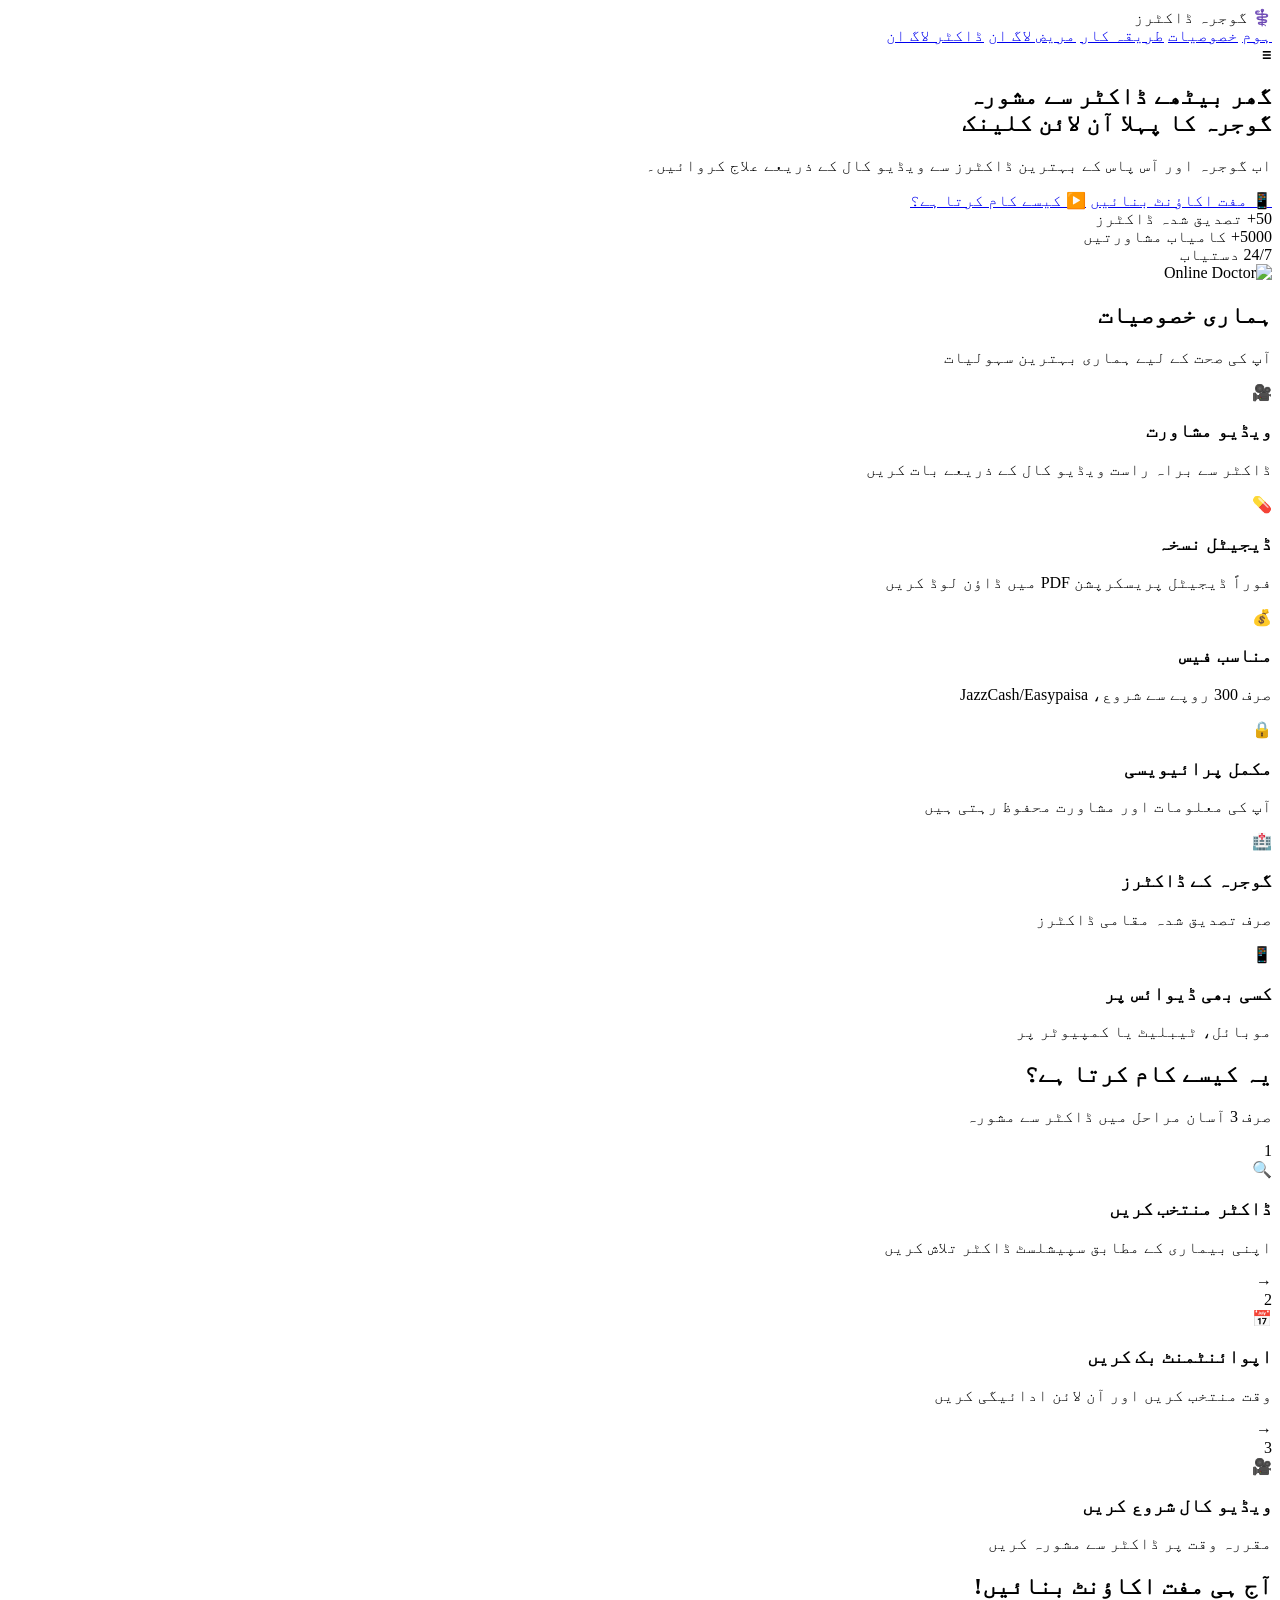
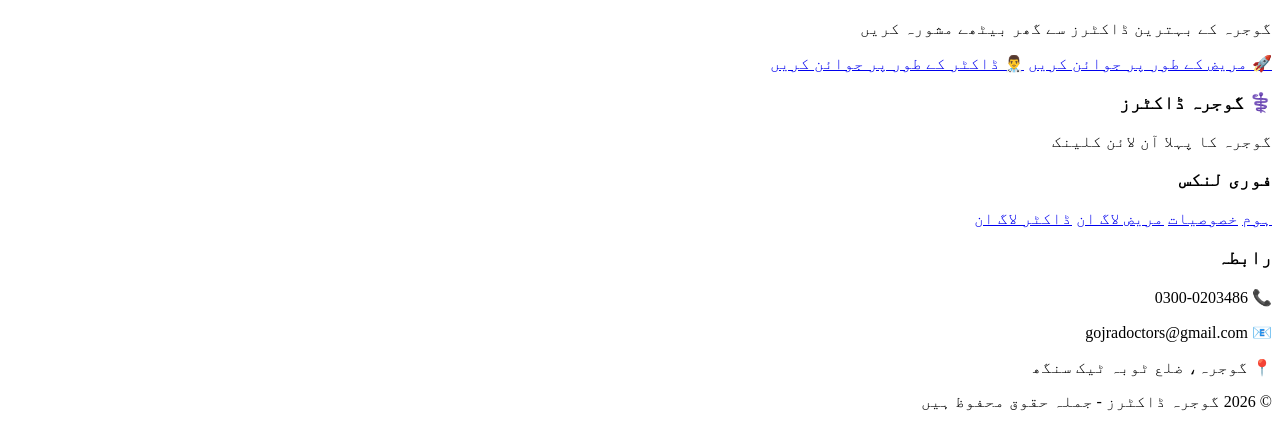
==== index.html @ 7f8136d7 "index.html" ====
<!DOCTYPE html>
<html lang="ur" dir="rtl">
<head>
    <meta charset="UTF-8">
    <meta name="viewport" content="width=device-width, initial-scale=1.0">
    <title>گوجرہ ڈاکٹرز - آن لائن کلینک</title>
    <link rel="stylesheet" href="css/style.css">
    <link href="https://fonts.googleapis.com/css2?family=Noto+Nastaliq+Urdu&family=Poppins:wght@400;600;700&display=swap" rel="stylesheet">
</head>
<body>
    
    <!-- ہیڈر -->
    <header class="header">
        <nav class="navbar">
            <div class="logo">
                <span class="logo-icon">⚕️</span>
                <span class="logo-text">گوجرہ ڈاکٹرز</span>
            </div>
            <div class="nav-links" id="navLinks">
                <a href="index.html">ہوم</a>
                <a href="#features">خصوصیات</a>
                <a href="#how-it-works">طریقہ کار</a>
                <a href="patient-login.html" class="btn btn-primary">مریض لاگ ان</a>
                <a href="doctor-login.html" class="btn btn-outline">ڈاکٹر لاگ ان</a>
            </div>
            <div class="hamburger" onclick="toggleMenu()">☰</div>
        </nav>
    </header>

    <!-- ہیرو سیکشن -->
    <section class="hero" id="home">
        <div class="hero-content">
            <h1 class="hero-title">
                گھر بیٹھے ڈاکٹر سے مشورہ
                <br><span class="highlight">گوجرہ کا پہلا آن لائن کلینک</span>
            </h1>
            <p class="hero-subtitle">
                اب گوجرہ اور آس پاس کے بہترین ڈاکٹرز سے ویڈیو کال کے ذریعے علاج کروائیں۔
            </p>
            <div class="hero-buttons">
                <a href="patient-login.html" class="btn btn-primary btn-lg">📱 مفت اکاؤنٹ بنائیں</a>
                <a href="#how-it-works" class="btn btn-secondary btn-lg">▶️ کیسے کام کرتا ہے؟</a>
            </div>
            <div class="hero-stats">
                <div class="stat">
                    <span class="stat-number">50+</span>
                    <span class="stat-label">تصدیق شدہ ڈاکٹرز</span>
                </div>
                <div class="stat">
                    <span class="stat-number">5000+</span>
                    <span class="stat-label">کامیاب مشاورتیں</span>
                </div>
                <div class="stat">
                    <span class="stat-number">24/7</span>
                    <span class="stat-label">دستیاب</span>
                </div>
            </div>
        </div>
        <div class="hero-image">
            <img src="https://img.freepik.com/free-vector/doctor-consultation-online-concept_23-2148539130.jpg" alt="Online Doctor" class="hero-img">
        </div>
    </section>

    <!-- خصوصیات -->
    <section class="features" id="features">
        <h2 class="section-title">ہماری <span class="highlight">خصوصیات</span></h2>
        <p class="section-subtitle">آپ کی صحت کے لیے ہماری بہترین سہولیات</p>
        <div class="features-grid">
            <div class="feature-card">
                <div class="feature-icon">🎥</div>
                <h3>ویڈیو مشاورت</h3>
                <p>ڈاکٹر سے براہ راست ویڈیو کال کے ذریعے بات کریں</p>
            </div>
            <div class="feature-card">
                <div class="feature-icon">💊</div>
                <h3>ڈیجیٹل نسخہ</h3>
                <p>فوراً ڈیجیٹل پریسکرپشن PDF میں ڈاؤن لوڈ کریں</p>
            </div>
            <div class="feature-card">
                <div class="feature-icon">💰</div>
                <h3>مناسب فیس</h3>
                <p>صرف 300 روپے سے شروع، JazzCash/Easypaisa</p>
            </div>
            <div class="feature-card">
                <div class="feature-icon">🔒</div>
                <h3>مکمل پرائیویسی</h3>
                <p>آپ کی معلومات اور مشاورت محفوظ رہتی ہیں</p>
            </div>
            <div class="feature-card">
                <div class="feature-icon">🏥</div>
                <h3>گوجرہ کے ڈاکٹرز</h3>
                <p>صرف تصدیق شدہ مقامی ڈاکٹرز</p>
            </div>
            <div class="feature-card">
                <div class="feature-icon">📱</div>
                <h3>کسی بھی ڈیوائس پر</h3>
                <p>موبائل، ٹیبلیٹ یا کمپیوٹر پر</p>
            </div>
        </div>
    </section>

    <!-- طریقہ کار -->
    <section class="how-it-works" id="how-it-works">
        <h2 class="section-title">یہ <span class="highlight">کیسے کام</span> کرتا ہے؟</h2>
        <p class="section-subtitle">صرف 3 آسان مراحل میں ڈاکٹر سے مشورہ</p>
        <div class="steps-container">
            <div class="step">
                <div class="step-number">1</div>
                <div class="step-icon">🔍</div>
                <h3>ڈاکٹر منتخب کریں</h3>
                <p>اپنی بیماری کے مطابق سپیشلسٹ ڈاکٹر تلاش کریں</p>
            </div>
            <div class="step-arrow">→</div>
            <div class="step">
                <div class="step-number">2</div>
                <div class="step-icon">📅</div>
                <h3>اپوائنٹمنٹ بک کریں</h3>
                <p>وقت منتخب کریں اور آن لائن ادائیگی کریں</p>
            </div>
            <div class="step-arrow">→</div>
            <div class="step">
                <div class="step-number">3</div>
                <div class="step-icon">🎥</div>
                <h3>ویڈیو کال شروع کریں</h3>
                <p>مقررہ وقت پر ڈاکٹر سے مشورہ کریں</p>
            </div>
        </div>
    </section>

    <!-- CTA -->
    <section class="cta">
        <div class="cta-content">
            <h2>آج ہی مفت اکاؤنٹ بنائیں!</h2>
            <p>گوجرہ کے بہترین ڈاکٹرز سے گھر بیٹھے مشورہ کریں</p>
            <div class="cta-buttons">
                <a href="patient-login.html" class="btn btn-white btn-lg">🚀 مریض کے طور پر جوائن کریں</a>
                <a href="doctor-login.html" class="btn btn-outline-white btn-lg">👨‍⚕️ ڈاکٹر کے طور پر جوائن کریں</a>
            </div>
        </div>
    </section>

    <!-- فوٹر -->
    <footer class="footer">
        <div class="footer-content">
            <div class="footer-section">
                <h3>⚕️ گوجرہ ڈاکٹرز</h3>
                <p>گوجرہ کا پہلا آن لائن کلینک</p>
            </div>
            <div class="footer-section">
                <h3>فوری لنکس</h3>
                <a href="index.html">ہوم</a>
                <a href="#features">خصوصیات</a>
                <a href="patient-login.html">مریض لاگ ان</a>
                <a href="doctor-login.html">ڈاکٹر لاگ ان</a>
            </div>
            <div class="footer-section">
                <h3>رابطہ</h3>
                <p>📞 0300-0203486</p>
                <p>📧 gojradoctors@gmail.com</p>
                <p>📍 گوجرہ، ضلع ٹوبہ ٹیک سنگھ</p>
            </div>
        </div>
        <div class="footer-bottom">
            <p>&copy; 2026 گوجرہ ڈاکٹرز - جملہ حقوق محفوظ ہیں</p>
        </div>
    </footer>

    <script>
        function toggleMenu() {
            document.getElementById('navLinks').classList.toggle('active');
        }
    </script>
</body>
</html>
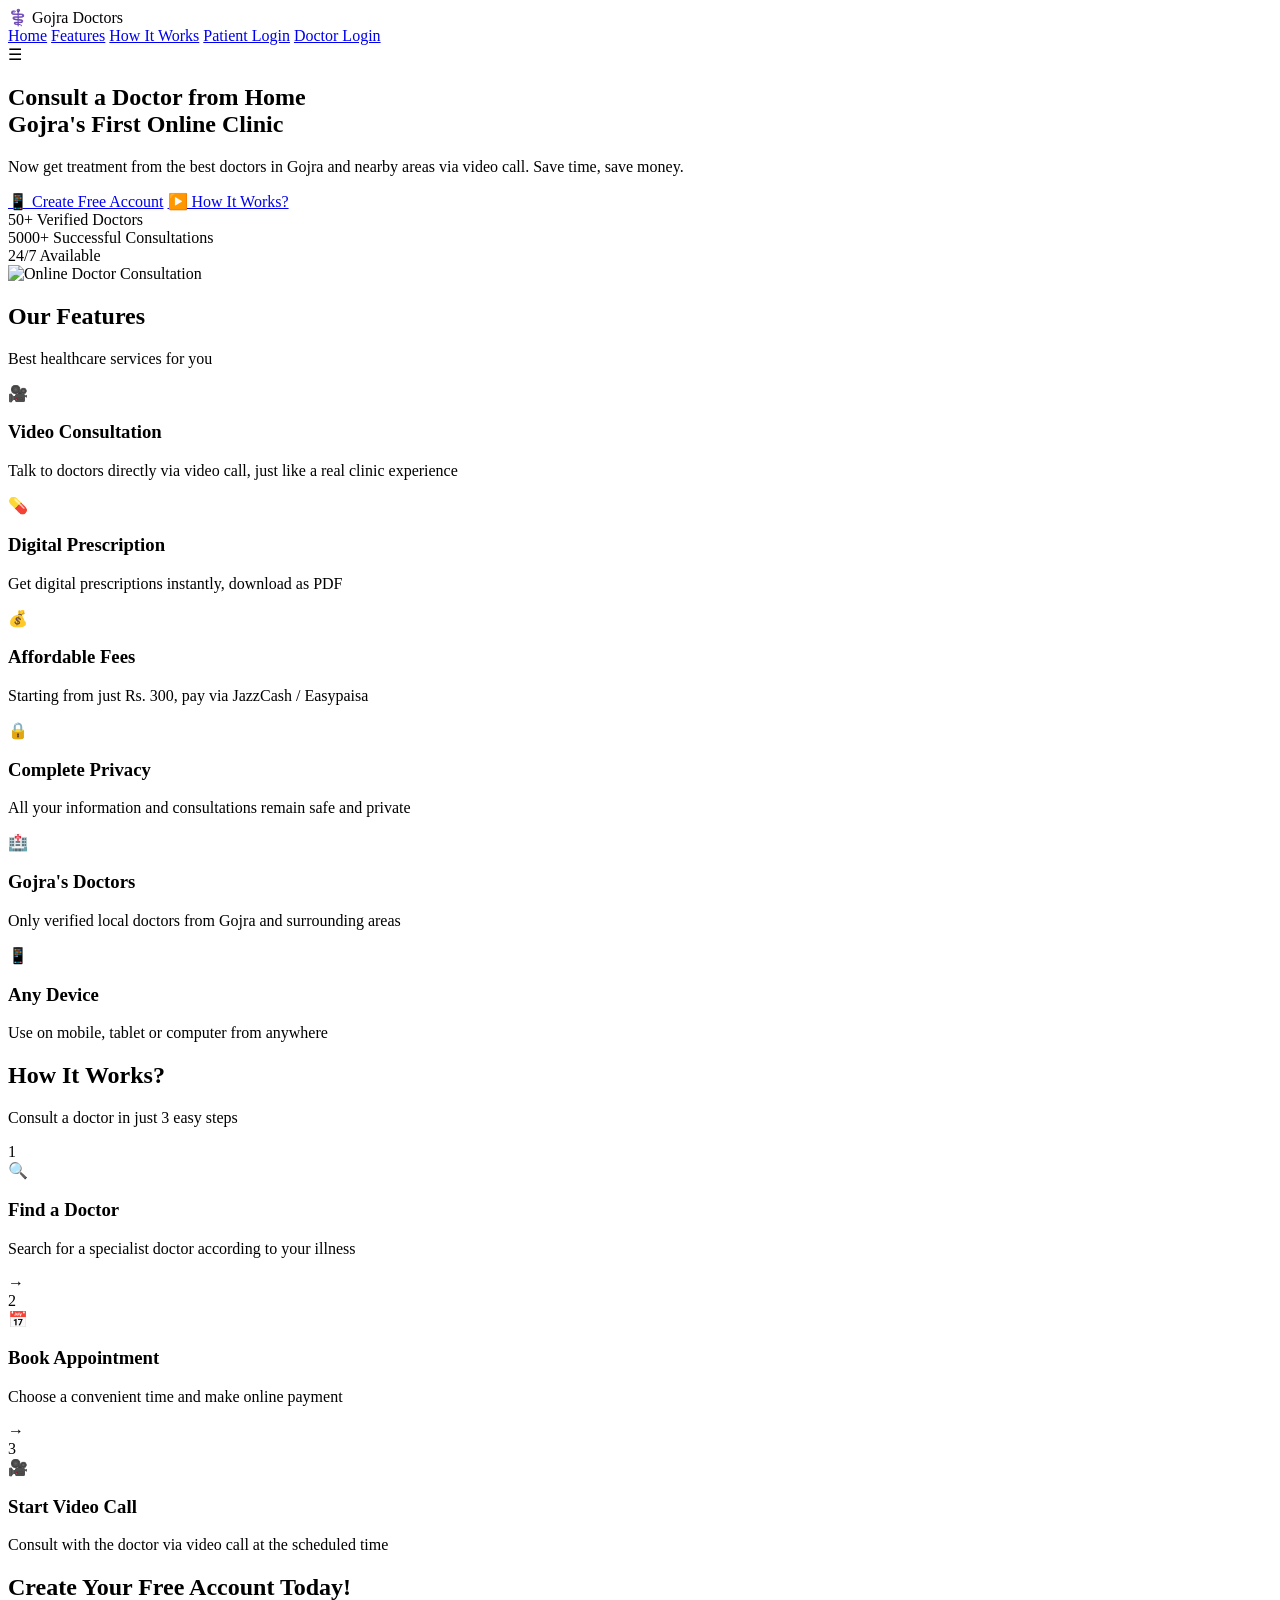
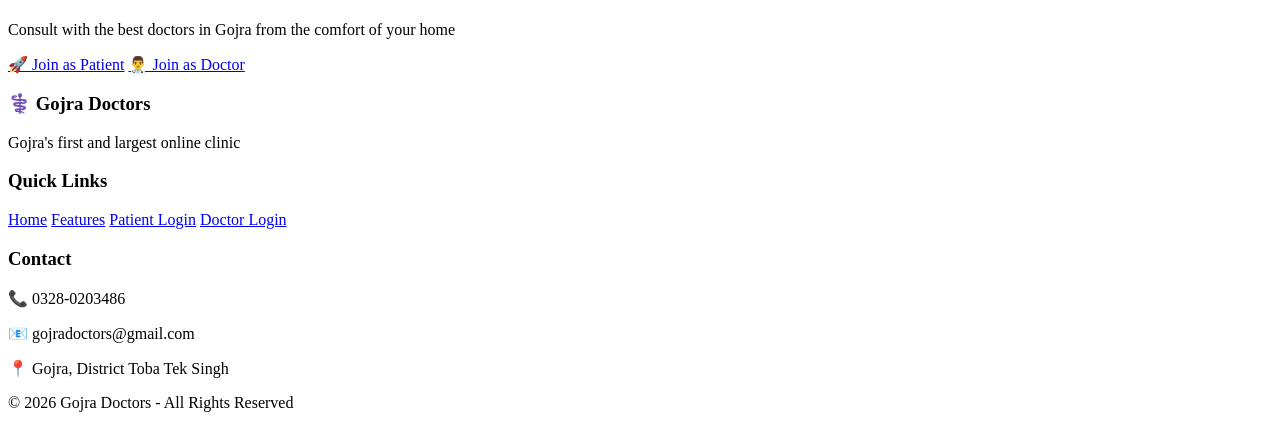
==== commit b7fc99a8: "index.html" ====
--- a/index.html
+++ b/index.html
@@ -1,128 +1,129 @@
 <!DOCTYPE html>
-<html lang="ur" dir="rtl">
+<html lang="en">
 <head>
     <meta charset="UTF-8">
     <meta name="viewport" content="width=device-width, initial-scale=1.0">
-    <title>گوجرہ ڈاکٹرز - آن لائن کلینک</title>
+    <title>Gojra Doctors - Online Clinic</title>
     <link rel="stylesheet" href="css/style.css">
-    <link href="https://fonts.googleapis.com/css2?family=Noto+Nastaliq+Urdu&family=Poppins:wght@400;600;700&display=swap" rel="stylesheet">
+    <link href="https://fonts.googleapis.com/css2?family=Poppins:wght@400;600;700&display=swap" rel="stylesheet">
 </head>
 <body>
     
-    <!-- ہیڈر -->
+    <!-- Header -->
     <header class="header">
         <nav class="navbar">
             <div class="logo">
                 <span class="logo-icon">⚕️</span>
-                <span class="logo-text">گوجرہ ڈاکٹرز</span>
+                <span class="logo-text">Gojra Doctors</span>
             </div>
             <div class="nav-links" id="navLinks">
-                <a href="index.html">ہوم</a>
-                <a href="#features">خصوصیات</a>
-                <a href="#how-it-works">طریقہ کار</a>
-                <a href="patient-login.html" class="btn btn-primary">مریض لاگ ان</a>
-                <a href="doctor-login.html" class="btn btn-outline">ڈاکٹر لاگ ان</a>
+                <a href="index.html">Home</a>
+                <a href="#features">Features</a>
+                <a href="#how-it-works">How It Works</a>
+                <a href="patient-login.html" class="btn btn-primary">Patient Login</a>
+                <a href="doctor-login.html" class="btn btn-outline">Doctor Login</a>
             </div>
             <div class="hamburger" onclick="toggleMenu()">☰</div>
         </nav>
     </header>
 
-    <!-- ہیرو سیکشن -->
+    <!-- Hero Section -->
     <section class="hero" id="home">
         <div class="hero-content">
             <h1 class="hero-title">
-                گھر بیٹھے ڈاکٹر سے مشورہ
-                <br><span class="highlight">گوجرہ کا پہلا آن لائن کلینک</span>
+                Consult a Doctor from Home
+                <br><span class="highlight">Gojra's First Online Clinic</span>
             </h1>
             <p class="hero-subtitle">
-                اب گوجرہ اور آس پاس کے بہترین ڈاکٹرز سے ویڈیو کال کے ذریعے علاج کروائیں۔
+                Now get treatment from the best doctors in Gojra and nearby areas via video call. 
+                Save time, save money.
             </p>
             <div class="hero-buttons">
-                <a href="patient-login.html" class="btn btn-primary btn-lg">📱 مفت اکاؤنٹ بنائیں</a>
-                <a href="#how-it-works" class="btn btn-secondary btn-lg">▶️ کیسے کام کرتا ہے؟</a>
+                <a href="patient-login.html" class="btn btn-primary btn-lg">📱 Create Free Account</a>
+                <a href="#how-it-works" class="btn btn-secondary btn-lg">▶️ How It Works?</a>
             </div>
             <div class="hero-stats">
                 <div class="stat">
                     <span class="stat-number">50+</span>
-                    <span class="stat-label">تصدیق شدہ ڈاکٹرز</span>
+                    <span class="stat-label">Verified Doctors</span>
                 </div>
                 <div class="stat">
                     <span class="stat-number">5000+</span>
-                    <span class="stat-label">کامیاب مشاورتیں</span>
+                    <span class="stat-label">Successful Consultations</span>
                 </div>
                 <div class="stat">
                     <span class="stat-number">24/7</span>
-                    <span class="stat-label">دستیاب</span>
+                    <span class="stat-label">Available</span>
                 </div>
             </div>
         </div>
         <div class="hero-image">
-            <img src="https://img.freepik.com/free-vector/doctor-consultation-online-concept_23-2148539130.jpg" alt="Online Doctor" class="hero-img">
+            <img src="https://img.freepik.com/free-vector/doctor-consultation-online-concept_23-2148539130.jpg" alt="Online Doctor Consultation" class="hero-img">
         </div>
     </section>
 
-    <!-- خصوصیات -->
+    <!-- Features -->
     <section class="features" id="features">
-        <h2 class="section-title">ہماری <span class="highlight">خصوصیات</span></h2>
-        <p class="section-subtitle">آپ کی صحت کے لیے ہماری بہترین سہولیات</p>
+        <h2 class="section-title">Our <span class="highlight">Features</span></h2>
+        <p class="section-subtitle">Best healthcare services for you</p>
         <div class="features-grid">
             <div class="feature-card">
                 <div class="feature-icon">🎥</div>
-                <h3>ویڈیو مشاورت</h3>
-                <p>ڈاکٹر سے براہ راست ویڈیو کال کے ذریعے بات کریں</p>
+                <h3>Video Consultation</h3>
+                <p>Talk to doctors directly via video call, just like a real clinic experience</p>
             </div>
             <div class="feature-card">
                 <div class="feature-icon">💊</div>
-                <h3>ڈیجیٹل نسخہ</h3>
-                <p>فوراً ڈیجیٹل پریسکرپشن PDF میں ڈاؤن لوڈ کریں</p>
+                <h3>Digital Prescription</h3>
+                <p>Get digital prescriptions instantly, download as PDF</p>
             </div>
             <div class="feature-card">
                 <div class="feature-icon">💰</div>
-                <h3>مناسب فیس</h3>
-                <p>صرف 300 روپے سے شروع، JazzCash/Easypaisa</p>
+                <h3>Affordable Fees</h3>
+                <p>Starting from just Rs. 300, pay via JazzCash / Easypaisa</p>
             </div>
             <div class="feature-card">
                 <div class="feature-icon">🔒</div>
-                <h3>مکمل پرائیویسی</h3>
-                <p>آپ کی معلومات اور مشاورت محفوظ رہتی ہیں</p>
+                <h3>Complete Privacy</h3>
+                <p>All your information and consultations remain safe and private</p>
             </div>
             <div class="feature-card">
                 <div class="feature-icon">🏥</div>
-                <h3>گوجرہ کے ڈاکٹرز</h3>
-                <p>صرف تصدیق شدہ مقامی ڈاکٹرز</p>
+                <h3>Gojra's Doctors</h3>
+                <p>Only verified local doctors from Gojra and surrounding areas</p>
             </div>
             <div class="feature-card">
                 <div class="feature-icon">📱</div>
-                <h3>کسی بھی ڈیوائس پر</h3>
-                <p>موبائل، ٹیبلیٹ یا کمپیوٹر پر</p>
+                <h3>Any Device</h3>
+                <p>Use on mobile, tablet or computer from anywhere</p>
             </div>
         </div>
     </section>
 
-    <!-- طریقہ کار -->
+    <!-- How It Works -->
     <section class="how-it-works" id="how-it-works">
-        <h2 class="section-title">یہ <span class="highlight">کیسے کام</span> کرتا ہے؟</h2>
-        <p class="section-subtitle">صرف 3 آسان مراحل میں ڈاکٹر سے مشورہ</p>
+        <h2 class="section-title"><span class="highlight">How It</span> Works?</h2>
+        <p class="section-subtitle">Consult a doctor in just 3 easy steps</p>
         <div class="steps-container">
             <div class="step">
                 <div class="step-number">1</div>
                 <div class="step-icon">🔍</div>
-                <h3>ڈاکٹر منتخب کریں</h3>
-                <p>اپنی بیماری کے مطابق سپیشلسٹ ڈاکٹر تلاش کریں</p>
+                <h3>Find a Doctor</h3>
+                <p>Search for a specialist doctor according to your illness</p>
             </div>
             <div class="step-arrow">→</div>
             <div class="step">
                 <div class="step-number">2</div>
                 <div class="step-icon">📅</div>
-                <h3>اپوائنٹمنٹ بک کریں</h3>
-                <p>وقت منتخب کریں اور آن لائن ادائیگی کریں</p>
+                <h3>Book Appointment</h3>
+                <p>Choose a convenient time and make online payment</p>
             </div>
             <div class="step-arrow">→</div>
             <div class="step">
                 <div class="step-number">3</div>
                 <div class="step-icon">🎥</div>
-                <h3>ویڈیو کال شروع کریں</h3>
-                <p>مقررہ وقت پر ڈاکٹر سے مشورہ کریں</p>
+                <h3>Start Video Call</h3>
+                <p>Consult with the doctor via video call at the scheduled time</p>
             </div>
         </div>
     </section>
@@ -130,38 +131,38 @@
     <!-- CTA -->
     <section class="cta">
         <div class="cta-content">
-            <h2>آج ہی مفت اکاؤنٹ بنائیں!</h2>
-            <p>گوجرہ کے بہترین ڈاکٹرز سے گھر بیٹھے مشورہ کریں</p>
+            <h2>Create Your Free Account Today!</h2>
+            <p>Consult with the best doctors in Gojra from the comfort of your home</p>
             <div class="cta-buttons">
-                <a href="patient-login.html" class="btn btn-white btn-lg">🚀 مریض کے طور پر جوائن کریں</a>
-                <a href="doctor-login.html" class="btn btn-outline-white btn-lg">👨‍⚕️ ڈاکٹر کے طور پر جوائن کریں</a>
+                <a href="patient-login.html" class="btn btn-white btn-lg">🚀 Join as Patient</a>
+                <a href="doctor-login.html" class="btn btn-outline-white btn-lg">👨‍⚕️ Join as Doctor</a>
             </div>
         </div>
     </section>
 
-    <!-- فوٹر -->
+    <!-- Footer -->
     <footer class="footer">
         <div class="footer-content">
             <div class="footer-section">
-                <h3>⚕️ گوجرہ ڈاکٹرز</h3>
-                <p>گوجرہ کا پہلا آن لائن کلینک</p>
+                <h3>⚕️ Gojra Doctors</h3>
+                <p>Gojra's first and largest online clinic</p>
             </div>
             <div class="footer-section">
-                <h3>فوری لنکس</h3>
-                <a href="index.html">ہوم</a>
-                <a href="#features">خصوصیات</a>
-                <a href="patient-login.html">مریض لاگ ان</a>
-                <a href="doctor-login.html">ڈاکٹر لاگ ان</a>
+                <h3>Quick Links</h3>
+                <a href="index.html">Home</a>
+                <a href="#features">Features</a>
+                <a href="patient-login.html">Patient Login</a>
+                <a href="doctor-login.html">Doctor Login</a>
             </div>
             <div class="footer-section">
-                <h3>رابطہ</h3>
-                <p>📞 0300-0203486</p>
+                <h3>Contact</h3>
+                <p>📞 0328-0203486</p>
                 <p>📧 gojradoctors@gmail.com</p>
-                <p>📍 گوجرہ، ضلع ٹوبہ ٹیک سنگھ</p>
+                <p>📍 Gojra, District Toba Tek Singh</p>
             </div>
         </div>
         <div class="footer-bottom">
-            <p>&copy; 2026 گوجرہ ڈاکٹرز - جملہ حقوق محفوظ ہیں</p>
+            <p>&copy; 2026 Gojra Doctors - All Rights Reserved</p>
         </div>
     </footer>
 
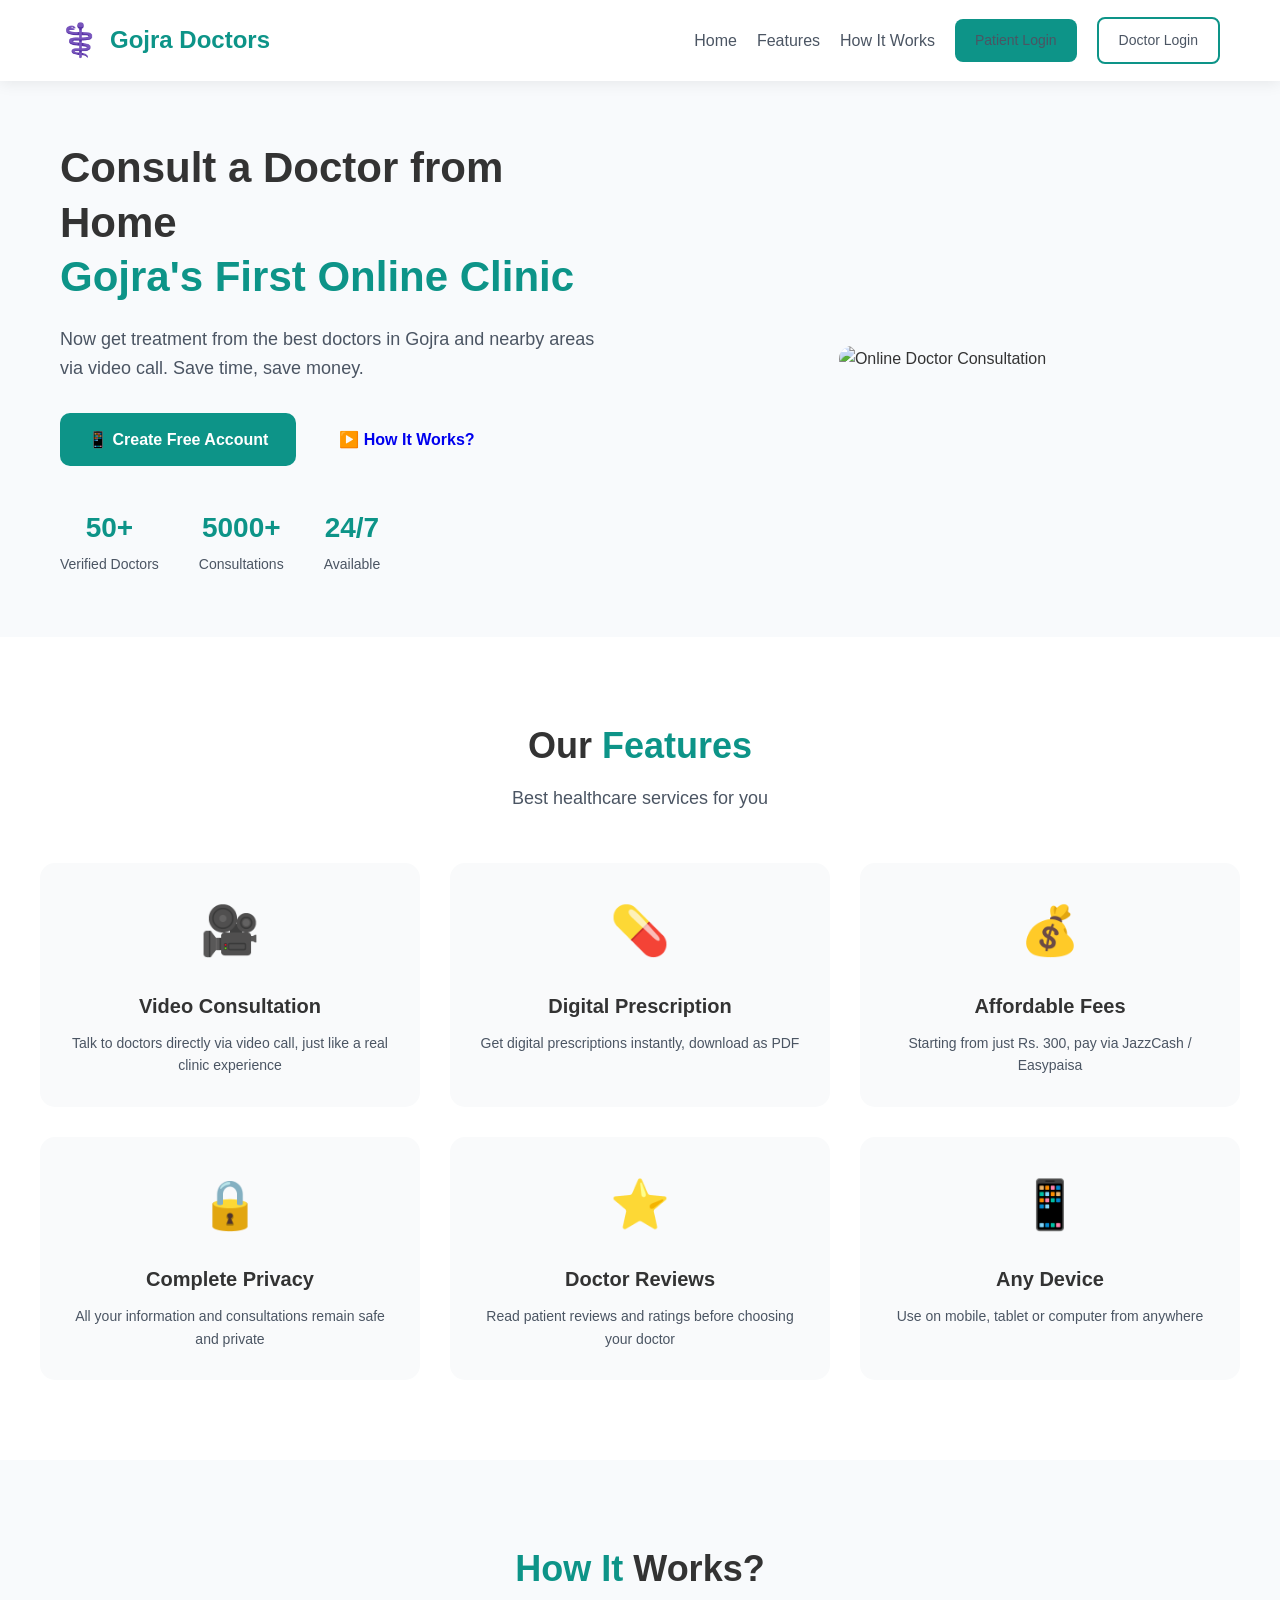
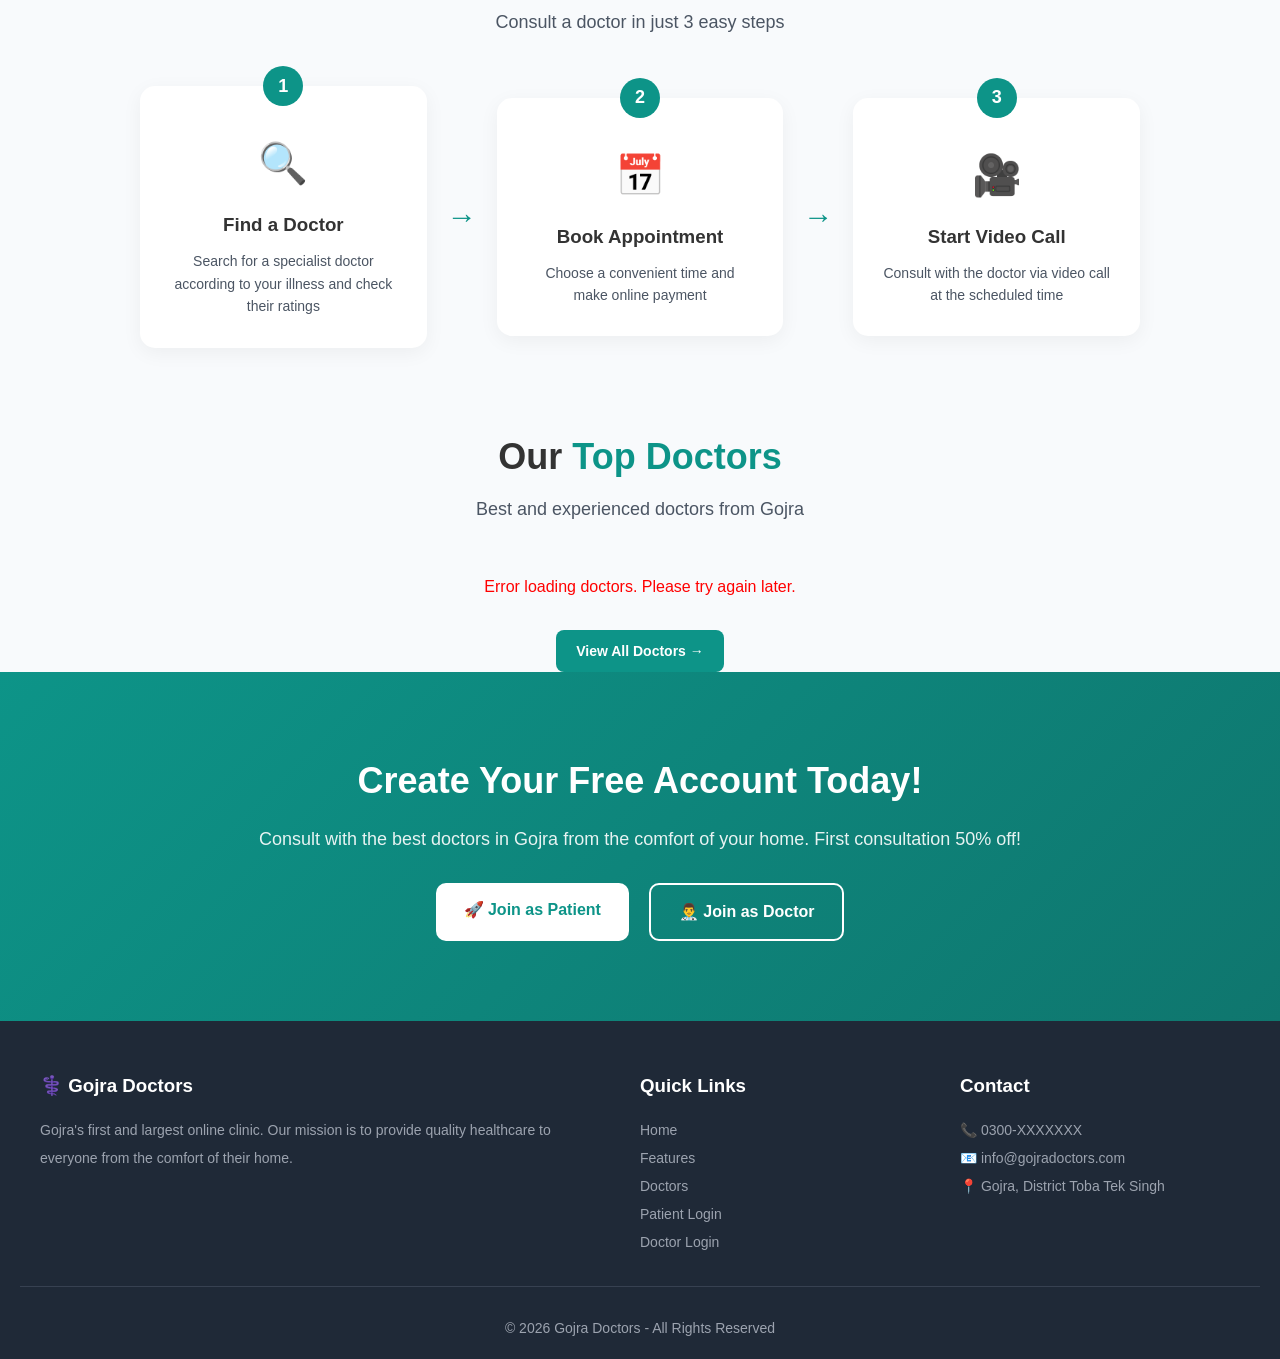
==== commit e4fdbc88: "index.html" ====
--- a/index.html
+++ b/index.html
@@ -44,12 +44,12 @@
             </div>
             <div class="hero-stats">
                 <div class="stat">
-                    <span class="stat-number">50+</span>
+                    <span class="stat-number" id="doctorCount">50+</span>
                     <span class="stat-label">Verified Doctors</span>
                 </div>
                 <div class="stat">
                     <span class="stat-number">5000+</span>
-                    <span class="stat-label">Successful Consultations</span>
+                    <span class="stat-label">Consultations</span>
                 </div>
                 <div class="stat">
                     <span class="stat-number">24/7</span>
@@ -88,9 +88,9 @@
                 <p>All your information and consultations remain safe and private</p>
             </div>
             <div class="feature-card">
-                <div class="feature-icon">🏥</div>
-                <h3>Gojra's Doctors</h3>
-                <p>Only verified local doctors from Gojra and surrounding areas</p>
+                <div class="feature-icon">⭐</div>
+                <h3>Doctor Reviews</h3>
+                <p>Read patient reviews and ratings before choosing your doctor</p>
             </div>
             <div class="feature-card">
                 <div class="feature-icon">📱</div>
@@ -109,7 +109,7 @@
                 <div class="step-number">1</div>
                 <div class="step-icon">🔍</div>
                 <h3>Find a Doctor</h3>
-                <p>Search for a specialist doctor according to your illness</p>
+                <p>Search for a specialist doctor according to your illness and check their ratings</p>
             </div>
             <div class="step-arrow">→</div>
             <div class="step">
@@ -128,11 +128,23 @@
         </div>
     </section>
 
+    <!-- Featured Doctors -->
+    <section class="doctors-preview" id="doctors">
+        <h2 class="section-title">Our <span class="highlight">Top Doctors</span></h2>
+        <p class="section-subtitle">Best and experienced doctors from Gojra</p>
+        <div class="doctors-grid" id="doctorsList">
+            <p style="text-align: center; grid-column: 1/-1;">Loading doctors...</p>
+        </div>
+        <div class="text-center" style="margin-top: 30px;">
+            <a href="patient-login.html" class="btn btn-primary">View All Doctors →</a>
+        </div>
+    </section>
+
     <!-- CTA -->
     <section class="cta">
         <div class="cta-content">
             <h2>Create Your Free Account Today!</h2>
-            <p>Consult with the best doctors in Gojra from the comfort of your home</p>
+            <p>Consult with the best doctors in Gojra from the comfort of your home. First consultation 50% off!</p>
             <div class="cta-buttons">
                 <a href="patient-login.html" class="btn btn-white btn-lg">🚀 Join as Patient</a>
                 <a href="doctor-login.html" class="btn btn-outline-white btn-lg">👨‍⚕️ Join as Doctor</a>
@@ -145,19 +157,20 @@
         <div class="footer-content">
             <div class="footer-section">
                 <h3>⚕️ Gojra Doctors</h3>
-                <p>Gojra's first and largest online clinic</p>
+                <p>Gojra's first and largest online clinic. Our mission is to provide quality healthcare to everyone from the comfort of their home.</p>
             </div>
             <div class="footer-section">
                 <h3>Quick Links</h3>
                 <a href="index.html">Home</a>
                 <a href="#features">Features</a>
+                <a href="#doctors">Doctors</a>
                 <a href="patient-login.html">Patient Login</a>
                 <a href="doctor-login.html">Doctor Login</a>
             </div>
             <div class="footer-section">
                 <h3>Contact</h3>
-                <p>📞 0328-0203486</p>
-                <p>📧 gojradoctors@gmail.com</p>
+                <p>📞 0300-XXXXXXX</p>
+                <p>📧 info@gojradoctors.com</p>
                 <p>📍 Gojra, District Toba Tek Singh</p>
             </div>
         </div>
@@ -166,6 +179,16 @@
         </div>
     </footer>
 
+    <!-- Firebase SDKs -->
+    <script src="https://www.gstatic.com/firebasejs/10.12.0/firebase-app-compat.js"></script>
+    <script src="https://www.gstatic.com/firebasejs/10.12.0/firebase-firestore-compat.js"></script>
+    
+    <!-- Firebase Config -->
+    <script src="js/firebase-config.js"></script>
+    
+    <!-- App JS -->
+    <script src="js/app.js"></script>
+    
     <script>
         function toggleMenu() {
             document.getElementById('navLinks').classList.toggle('active');
--- a/css/style.css
+++ b/css/style.css
@@ -0,0 +1,676 @@
+/* ========== بنیادی سیٹنگز ========== */
+* {
+    margin: 0;
+    padding: 0;
+    box-sizing: border-box;
+}
+
+body {
+    font-family: 'Poppins', sans-serif;
+    line-height: 1.6;
+    color: #333;
+    background: #f8fafc;
+}
+
+/* ========== کلر ویری ایبلز ========== */
+:root {
+    --primary: #0d9488;
+    --primary-dark: #0f766e;
+    --primary-light: #ccfbf1;
+    --secondary: #f59e0b;
+    --danger: #ef4444;
+    --success: #10b981;
+    --white: #ffffff;
+    --gray-50: #f9fafb;
+    --gray-100: #f3f4f6;
+    --gray-200: #e5e7eb;
+    --gray-600: #4b5563;
+    --gray-800: #1f2937;
+}
+
+/* ========== ہیڈر / نیویگیشن ========== */
+.header {
+    background: var(--white);
+    box-shadow: 0 2px 15px rgba(0,0,0,0.08);
+    position: sticky;
+    top: 0;
+    z-index: 1000;
+}
+
+.navbar {
+    max-width: 1200px;
+    margin: 0 auto;
+    padding: 15px 20px;
+    display: flex;
+    justify-content: space-between;
+    align-items: center;
+}
+
+.logo {
+    display: flex;
+    align-items: center;
+    gap: 10px;
+}
+
+.logo-icon { font-size: 32px; }
+
+.logo-text {
+    font-size: 24px;
+    font-weight: 700;
+    color: var(--primary);
+}
+
+.nav-links {
+    display: flex;
+    gap: 20px;
+    align-items: center;
+}
+
+.nav-links a {
+    text-decoration: none;
+    color: var(--gray-600);
+    font-weight: 500;
+    transition: color 0.3s;
+}
+
+.nav-links a:hover { color: var(--primary); }
+
+.hamburger {
+    display: none;
+    font-size: 28px;
+    cursor: pointer;
+}
+
+/* ========== بٹنز ========== */
+.btn {
+    padding: 10px 20px;
+    border-radius: 8px;
+    text-decoration: none;
+    font-weight: 600;
+    transition: all 0.3s;
+    display: inline-block;
+    cursor: pointer;
+    border: none;
+    font-size: 14px;
+}
+
+.btn-primary {
+    background: var(--primary);
+    color: var(--white);
+}
+
+.btn-primary:hover {
+    background: var(--primary-dark);
+    transform: translateY(-2px);
+}
+
+.btn-outline {
+    border: 2px solid var(--primary);
+    color: var(--primary);
+    background: transparent;
+}
+
+.btn-outline:hover {
+    background: var(--primary);
+    color: var(--white);
+}
+
+.btn-lg { padding: 14px 28px; font-size: 16px; border-radius: 10px; }
+.btn-full { width: 100%; text-align: center; }
+
+.btn-white {
+    background: var(--white);
+    color: var(--primary);
+}
+
+.btn-outline-white {
+    border: 2px solid var(--white);
+    color: var(--white);
+    background: transparent;
+}
+
+.btn-success {
+    background: var(--success);
+    color: white;
+}
+
+.btn-danger {
+    background: var(--danger);
+    color: white;
+}
+
+.btn-sm { padding: 6px 14px; font-size: 12px; }
+
+/* ========== ہیرو سیکشن ========== */
+.hero {
+    max-width: 1200px;
+    margin: 60px auto;
+    padding: 0 20px;
+    display: grid;
+    grid-template-columns: 1fr 1fr;
+    gap: 50px;
+    align-items: center;
+}
+
+.hero-title {
+    font-size: 42px;
+    font-weight: 700;
+    line-height: 1.3;
+    margin-bottom: 20px;
+}
+
+.highlight { color: var(--primary); }
+
+.hero-subtitle {
+    font-size: 18px;
+    color: var(--gray-600);
+    margin-bottom: 30px;
+}
+
+.hero-buttons {
+    display: flex;
+    gap: 15px;
+    margin-bottom: 40px;
+}
+
+.hero-stats {
+    display: flex;
+    gap: 40px;
+}
+
+.stat { text-align: center; }
+
+.stat-number {
+    display: block;
+    font-size: 28px;
+    font-weight: 700;
+    color: var(--primary);
+}
+
+.stat-label {
+    font-size: 14px;
+    color: var(--gray-600);
+}
+
+.hero-image { display: flex; justify-content: center; }
+.hero-img { max-width: 100%; height: auto; border-radius: 20px; }
+
+/* ========== سیکشنز ========== */
+.section-title {
+    text-align: center;
+    font-size: 36px;
+    margin-bottom: 10px;
+}
+
+.section-subtitle {
+    text-align: center;
+    color: var(--gray-600);
+    margin-bottom: 50px;
+    font-size: 18px;
+}
+
+/* ========== خصوصیات ========== */
+.features {
+    background: var(--white);
+    padding: 80px 20px;
+}
+
+.features-grid {
+    max-width: 1200px;
+    margin: 0 auto;
+    display: grid;
+    grid-template-columns: repeat(3, 1fr);
+    gap: 30px;
+}
+
+.feature-card {
+    background: var(--gray-50);
+    padding: 30px;
+    border-radius: 15px;
+    text-align: center;
+    transition: transform 0.3s, box-shadow 0.3s;
+}
+
+.feature-card:hover {
+    transform: translateY(-5px);
+    box-shadow: 0 10px 30px rgba(0,0,0,0.1);
+}
+
+.feature-icon { font-size: 48px; margin-bottom: 20px; }
+.feature-card h3 { font-size: 20px; margin-bottom: 10px; }
+.feature-card p { color: var(--gray-600); font-size: 14px; }
+
+/* ========== طریقہ کار ========== */
+.how-it-works { padding: 80px 20px; }
+
+.steps-container {
+    max-width: 1000px;
+    margin: 0 auto;
+    display: flex;
+    align-items: center;
+    justify-content: center;
+    gap: 20px;
+}
+
+.step {
+    background: var(--white);
+    padding: 30px;
+    border-radius: 15px;
+    text-align: center;
+    flex: 1;
+    box-shadow: 0 5px 20px rgba(0,0,0,0.05);
+    position: relative;
+}
+
+.step-number {
+    position: absolute;
+    top: -20px;
+    left: 50%;
+    transform: translateX(-50%);
+    width: 40px;
+    height: 40px;
+    background: var(--primary);
+    color: var(--white);
+    border-radius: 50%;
+    display: flex;
+    align-items: center;
+    justify-content: center;
+    font-weight: 700;
+    font-size: 18px;
+}
+
+.step-icon { font-size: 40px; margin: 15px 0; }
+.step h3 { margin-bottom: 10px; }
+.step p { color: var(--gray-600); font-size: 14px; }
+.step-arrow { font-size: 30px; color: var(--primary); font-weight: 700; }
+
+/* ========== CTA ========== */
+.cta {
+    background: linear-gradient(135deg, var(--primary), var(--primary-dark));
+    padding: 80px 20px;
+    text-align: center;
+    color: var(--white);
+}
+
+.cta-content h2 { font-size: 36px; margin-bottom: 15px; }
+.cta-content p { font-size: 18px; margin-bottom: 30px; opacity: 0.9; }
+.cta-buttons { display: flex; gap: 20px; justify-content: center; }
+
+/* ========== فوٹر ========== */
+.footer {
+    background: var(--gray-800);
+    color: var(--white);
+    padding: 50px 20px 20px;
+}
+
+.footer-content {
+    max-width: 1200px;
+    margin: 0 auto;
+    display: grid;
+    grid-template-columns: 2fr 1fr 1fr;
+    gap: 40px;
+}
+
+.footer-section h3 { margin-bottom: 15px; }
+.footer-section p, .footer-section a { color: #9ca3af; font-size: 14px; line-height: 2; }
+.footer-section a { display: block; text-decoration: none; }
+
+.footer-bottom {
+    text-align: center;
+    padding-top: 30px;
+    margin-top: 30px;
+    border-top: 1px solid #374151;
+    color: #9ca3af;
+    font-size: 14px;
+}
+
+/* ========== اوتھ پیجز ========== */
+.auth-page {
+    background: linear-gradient(135deg, #ccfbf1 0%, #f0fdfa 100%);
+    min-height: 100vh;
+    display: flex;
+    align-items: center;
+    justify-content: center;
+}
+
+.auth-container {
+    width: 100%;
+    max-width: 450px;
+    padding: 20px;
+}
+
+.auth-card {
+    background: var(--white);
+    border-radius: 20px;
+    padding: 40px 30px;
+    box-shadow: 0 20px 60px rgba(0,0,0,0.1);
+}
+
+.auth-header {
+    text-align: center;
+    margin-bottom: 30px;
+}
+
+.auth-logo { font-size: 50px; margin-bottom: 15px; }
+.auth-header h2 { font-size: 24px; margin-bottom: 5px; }
+.auth-header p { color: var(--gray-600); }
+
+.back-btn {
+    position: absolute;
+    left: 20px;
+    top: 20px;
+    text-decoration: none;
+    color: var(--gray-600);
+}
+
+.auth-form { margin-top: 20px; }
+
+.input-group {
+    margin-bottom: 20px;
+}
+
+.input-group label {
+    display: block;
+    margin-bottom: 8px;
+    font-weight: 600;
+    color: var(--gray-800);
+}
+
+.input-group input,
+.input-group select {
+    width: 100%;
+    padding: 12px 15px;
+    border: 2px solid var(--gray-200);
+    border-radius: 10px;
+    font-size: 16px;
+    transition: border-color 0.3s;
+    font-family: inherit;
+}
+
+.input-group input:focus,
+.input-group select:focus {
+    outline: none;
+    border-color: var(--primary);
+}
+
+.phone-input {
+    display: flex;
+    align-items: center;
+    border: 2px solid var(--gray-200);
+    border-radius: 10px;
+    overflow: hidden;
+}
+
+.country-code {
+    background: var(--gray-100);
+    padding: 12px 15px;
+    font-weight: 600;
+    color: var(--gray-800);
+}
+
+.phone-input input {
+    border: none;
+    flex: 1;
+}
+
+.otp-input {
+    text-align: center;
+    font-size: 24px !important;
+    letter-spacing: 10px;
+}
+
+.auth-note {
+    text-align: center;
+    margin-top: 15px;
+    font-size: 12px;
+    color: var(--gray-600);
+}
+
+.otp-sent-to {
+    text-align: center;
+    margin-bottom: 15px;
+    padding: 10px;
+    background: var(--primary-light);
+    border-radius: 8px;
+    font-size: 14px;
+}
+
+/* ========== میسج باکس ========== */
+.message-box {
+    padding: 15px;
+    border-radius: 10px;
+    margin-top: 15px;
+    text-align: center;
+    font-weight: 500;
+}
+
+.message-box.success { background: #d1fae5; color: #065f46; }
+.message-box.error { background: #fee2e2; color: #991b1b; }
+.message-box.info { background: #dbeafe; color: #1e40af; }
+.message-box.warning { background: #fef3c7; color: #92400e; }
+
+/* ========== ڈیش بورڈ ========== */
+.dashboard {
+    display: flex;
+    min-height: calc(100vh - 70px);
+}
+
+.dashboard-sidebar {
+    width: 250px;
+    background: var(--white);
+    padding: 20px;
+    border-left: 1px solid var(--gray-200);
+    position: sticky;
+    top: 70px;
+    height: calc(100vh - 70px);
+    overflow-y: auto;
+}
+
+.sidebar-menu { display: flex; flex-direction: column; gap: 5px; }
+
+.sidebar-link {
+    display: block;
+    padding: 12px 15px;
+    text-decoration: none;
+    color: var(--gray-600);
+    border-radius: 8px;
+    transition: all 0.3s;
+}
+
+.sidebar-link:hover,
+.sidebar-link.active {
+    background: var(--primary-light);
+    color: var(--primary);
+    font-weight: 600;
+}
+
+.dashboard-content {
+    flex: 1;
+    padding: 30px;
+}
+
+.dashboard-section h2 { margin-bottom: 25px; }
+
+/* ========== ڈاکٹر کارڈ / گرڈ ========== */
+.doctors-grid {
+    display: grid;
+    grid-template-columns: repeat(auto-fill, minmax(280px, 1fr));
+    gap: 25px;
+}
+
+.doctor-card {
+    background: var(--white);
+    border-radius: 15px;
+    padding: 25px;
+    text-align: center;
+    box-shadow: 0 5px 20px rgba(0,0,0,0.05);
+    transition: transform 0.3s;
+}
+
+.doctor-card:hover { transform: translateY(-3px); }
+
+.doctor-photo {
+    width: 100px;
+    height: 100px;
+    border-radius: 50%;
+    object-fit: cover;
+    margin-bottom: 15px;
+    border: 3px solid var(--primary-light);
+}
+
+.doctor-card h3 { font-size: 18px; margin-bottom: 5px; }
+.doctor-card .specialty { color: var(--primary); font-weight: 600; margin-bottom: 5px; }
+.doctor-card .fee { font-weight: 700; font-size: 18px; color: var(--gray-800); }
+
+/* ========== فلٹر بار ========== */
+.filter-bar {
+    display: flex;
+    gap: 15px;
+    margin-bottom: 25px;
+}
+
+.filter-bar select,
+.filter-bar input {
+    padding: 10px 15px;
+    border: 2px solid var(--gray-200);
+    border-radius: 10px;
+    font-size: 14px;
+    font-family: inherit;
+}
+
+.filter-bar input { flex: 1; }
+
+/* ========== اپوائنٹمنٹ کارڈ ========== */
+.appointment-card {
+    background: var(--white);
+    padding: 20px;
+    border-radius: 12px;
+    margin-bottom: 15px;
+    box-shadow: 0 2px 10px rgba(0,0,0,0.05);
+}
+
+.appointment-card h4 { margin-bottom: 10px; }
+.appointment-card p { margin-bottom: 5px; color: var(--gray-600); }
+
+.status {
+    display: inline-block;
+    padding: 4px 12px;
+    border-radius: 20px;
+    font-size: 12px;
+    font-weight: 600;
+}
+
+.status-pending { background: #fef3c7; color: #92400e; }
+.status-confirmed { background: #d1fae5; color: #065f46; }
+.status-completed { background: #dbeafe; color: #1e40af; }
+
+/* ========== ٹیبز ========== */
+.tabs {
+    display: flex;
+    gap: 10px;
+    margin-bottom: 20px;
+}
+
+.tab {
+    padding: 10px 20px;
+    border: 2px solid var(--gray-200);
+    background: var(--white);
+    border-radius: 8px;
+    cursor: pointer;
+    font-family: inherit;
+    transition: all 0.3s;
+}
+
+.tab.active {
+    background: var(--primary);
+    color: var(--white);
+    border-color: var(--primary);
+}
+
+/* ========== شیڈول فارم ========== */
+.schedule-form {
+    display: flex;
+    gap: 15px;
+    align-items: end;
+    flex-wrap: wrap;
+}
+
+.schedule-form .input-group { margin-bottom: 0; }
+
+/* ========== ارننگ ========== */
+.earnings-card {
+    background: linear-gradient(135deg, var(--primary), var(--primary-dark));
+    color: var(--white);
+    padding: 40px;
+    border-radius: 15px;
+    text-align: center;
+}
+
+.earnings-amount { font-size: 48px; font-weight: 700; margin-top: 15px; }
+
+/* ========== فی ڈسپلے ========== */
+.fee-display {
+    background: var(--gray-50);
+    padding: 20px;
+    border-radius: 10px;
+    margin-bottom: 20px;
+}
+
+.fee-display p { margin-bottom: 10px; }
+.fee-display hr { margin: 10px 0; border-color: var(--gray-200); }
+.fee-display strong { color: var(--primary); }
+
+/* ========== ٹیکسٹ سینٹر ========== */
+.text-center { text-align: center; }
+
+/* ========== ریسپانسیو ========== */
+@media (max-width: 768px) {
+    .hero {
+        grid-template-columns: 1fr;
+        text-align: center;
+    }
+    
+    .hero-title { font-size: 28px; }
+    .hero-buttons { flex-direction: column; }
+    .hero-stats { justify-content: center; }
+    
+    .features-grid { grid-template-columns: 1fr; }
+    
+    .steps-container { flex-direction: column; }
+    .step-arrow { transform: rotate(90deg); }
+    
+    .doctors-grid { grid-template-columns: 1fr; }
+    
+    .footer-content { grid-template-columns: 1fr; }
+    
+    .nav-links { display: none; }
+    .nav-links.active {
+        display: flex;
+        flex-direction: column;
+        position: absolute;
+        top: 70px;
+        left: 0;
+        right: 0;
+        background: var(--white);
+        padding: 20px;
+        box-shadow: 0 10px 30px rgba(0,0,0,0.1);
+    }
+    .hamburger { display: block; }
+    
+    .dashboard { flex-direction: column; }
+    .dashboard-sidebar {
+        width: 100%;
+        height: auto;
+        position: static;
+        border-left: none;
+        border-bottom: 1px solid var(--gray-200);
+    }
+    
+    .cta-buttons { flex-direction: column; }
+    
+    .schedule-form { flex-direction: column; }
+    .filter-bar { flex-direction: column; }
+    
+    .auth-container { padding: 10px; }
+    .auth-card { padding: 25px 20px; }
+}
